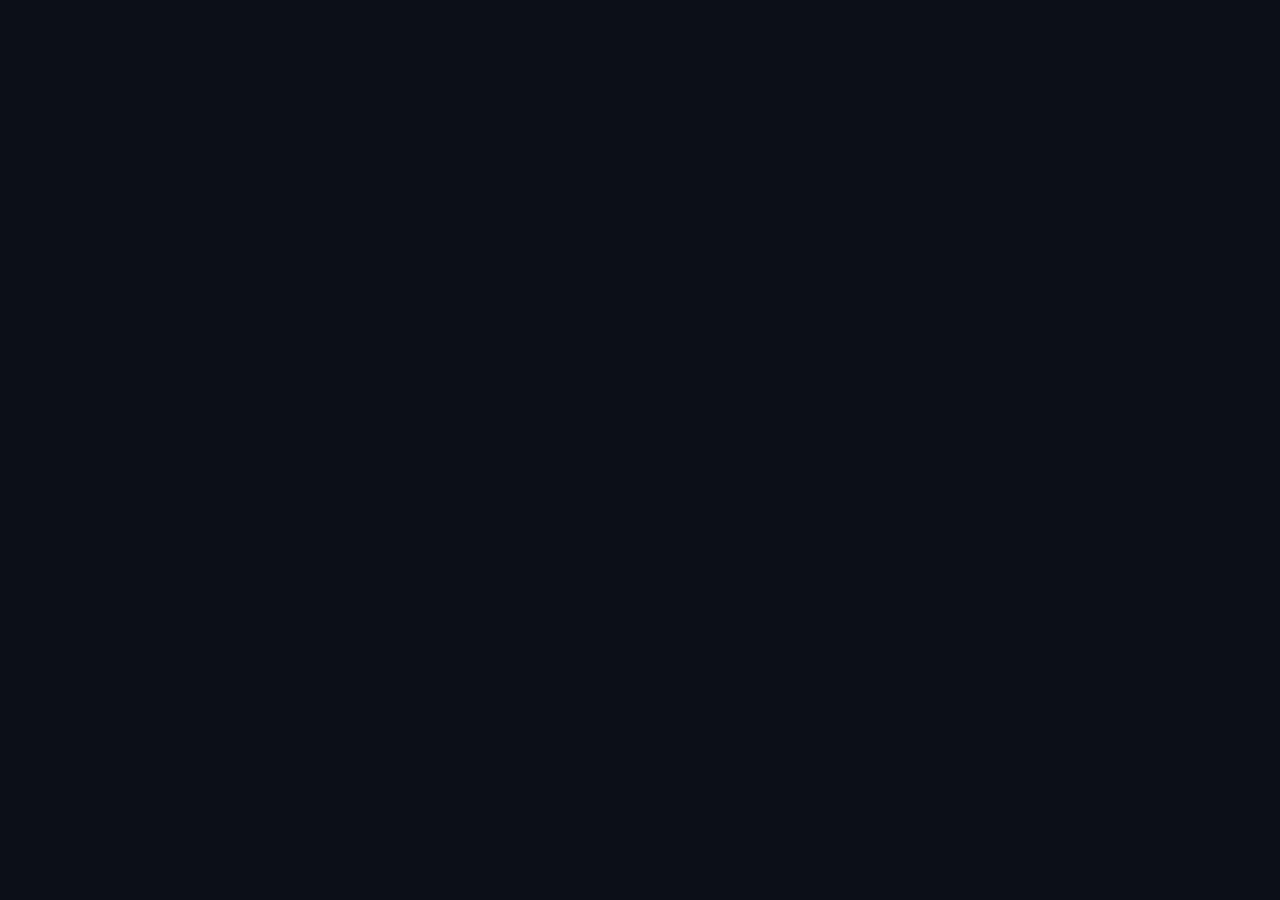
==== starter-code/index.html @ 56d6c182 "Initial commit" ====
<!DOCTYPE html>
<html lang="en">
  <head>
    <meta charset="UTF-8" />
    <meta name="viewport" content="width=device-width, initial-scale=1.0" />

    <link
      rel="icon"
      type="image/png"
      sizes="32x32"
      href="./assets/favicon-32x32.png"
    />

    <title>Frontend Mentor | Space tourism website</title>
    <link rel="stylesheet" href="css/style.css" />
  </head>
  <body>
    <!-- 00 Home
  01 Destination
  02 Crew
  03 Technology

  So, you want to travel to
  Space
  Let’s face it; if you want to go to space, you might as well genuinely go to 
  outer space and not hover kind of on the edge of it. Well sit back, and relax 
  because we’ll give you a truly out of this world experience!

  Explore -->
  </body>
</html>
---- starter-code/css/style.css ----
/* -------------------- */
/* Custom propert       */
/* -------------------- */

:root {
  /* colors */
  --clr-dark: 230 35% 7%;
  --clr-light: 231 77% 90%;
  --clr-white: 0 0% 100%;

  /* font-sizes */
  --fs-900: 9.375rem;
  --fs-800: 6.25rem;
  --fs-700: 3.5rem;
  --fs-600: 2rem;
  --fs-500: 1.75rem;
  --fs-400: 1.125rem;
  --fs-300: 1rem;
  --fs-200: 0.875rem;

  /* font-families */
  --ff-serif: "Bellefair", serif;
  --ff-sans-cond: "Barlow Condensed", sans-serif;
  --ff-sans-normal: "Barlow", sans-serif;
}

/* -------------------- */
/* Reset                */
/* -------------------- */

/* https://piccalil.li/blog/a-modern-css-reset/ */

/* Box sizing */

*,
*::before,
*::after {
  box-sizing: border-box;
}

/* Reset Margins */

body,
h1,
h2,
h3,
h4,
h5,
h6,
p,
figure,
picture {
  margin: 0;
}

h1,
h2,
h3,
h4,
h5,
h6,
p {
  font-weight: 400;
}

/* setup the body */

body {
  font-family: var(--ff-sans-normal);
  font-size: var(--fs-400);
  color: hsl(var(--clr-white));
  background-color: hsl(var(--clr-dark));
  line-height: 1.5;
  min-height: 100vh;
}

/* make images easier to work with */

img,
picture {
  max-width: 100%;
  display: block;
}

/* make form elements easier to work with */

input,
button,
textarea,
select {
  font: inherit;
}

/* remove animations for people who've turned them off */

@media (prefers-reduced-motion: reduce) {
  *,
  *::before,
  *::after {
    animation-duration: 0.01ms !important;
    animation-iteration-count: 1 !important;
    transition-duration: 0.01ms !important;
    scroll-behavior: auto !important;
  }
}

/* -------------------- */
/* Utility classes      */
/* -------------------- */

.flex {
  display: flex;
  gap: var(--gap, 1rem);
}

.grid {
  display: grid;
  gap: var(--gap, 1rem);
}

.container {
  padding-inline: 2em 2em;
  margin-inline: auto;
  max-width: 80rem;
}

/* .pd-left {
  padding-left: 2em;
} */

.sr-only {
  position: absolute;
  width: 1px;
  height: 1px;
  padding: 0;
  margin: -1px;
  overflow: hidden;
  clip: rect(0, 0, 0, 0);
  white-space: nowrap; /* added line */
  border: 0;
}

/* colors */

.bg-dark {
  background-color: hsl(var(--clr-dark));
}

.bg-accent {
  background-color: hsl(var(--clr-light));
}

.bg-white {
  background-color: hsl(var(--clr-white));
}

.text-dark {
  color: hsl(var(--clr-dark));
}

.text-accent {
  color: hsl(var(--clr-light));
}

.text-white {
  color: hsl(var(--clr-white));
}

/* typography */

.ff-serif {
  font-family: var(--ff-serif);
}
.ff-sans-cond {
  font-family: var(--ff-sans-cond);
}
.ff-sans-normal {
  font-family: var(--ff-sans-normal);
}

.letter-spacing-1 {
  letter-spacing: 4.75px;
}
.letter-spacing-2 {
  letter-spacing: 2.7px;
}
.letter-spacing-3 {
  letter-spacing: 2.35px;
}

.uppercase {
  text-transform: uppercase;
}

.fs-900 {
  font-size: var(--fs-900);
}
.fs-800 {
  font-size: var(--fs-800);
}
.fs-700 {
  font-size: var(--fs-700);
}
.fs-600 {
  font-size: var(--fs-600);
}
.fs-500 {
  font-size: var(--fs-500);
}
.fs-400 {
  font-size: var(--fs-400);
}
.fs-300 {
  font-size: var(--fs-300);
}
.fs-200 {
  font-size: var(--fs-200);
}

.fs-900,
.fs-800,
.fs-700,
.fs-600 {
  line-height: 1.1;
}
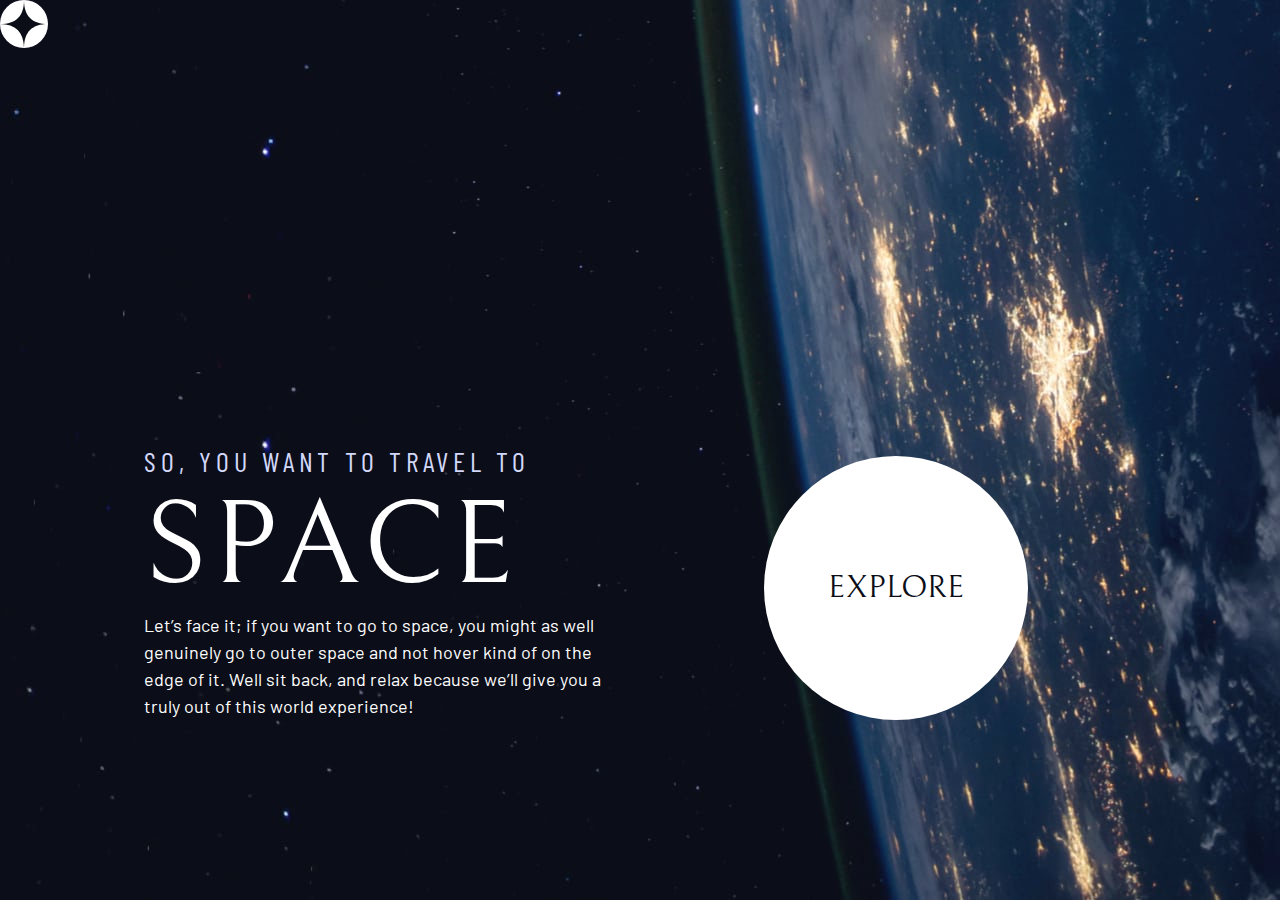
==== commit 10ba831a: "completed homepage" ====
--- a/starter-code/index.html
+++ b/starter-code/index.html
@@ -10,22 +10,56 @@
       sizes="32x32"
       href="./assets/favicon-32x32.png"
     />
+    <!-- Google fonts -->
+    <link rel="preconnect" href="https://fonts.googleapis.com" />
+    <link rel="preconnect" href="https://fonts.gstatic.com" crossorigin />
+    <link
+      href="https://fonts.googleapis.com/css2?family=Barlow+Condensed:wght@400;700&family=Bellefair&family=Barlow:wght@400;700&display=swap"
+      rel="stylesheet"
+    />
 
+    <!-- Our custom CSS -->
+    <link rel="stylesheet" href="css/style.css" />
     <title>Frontend Mentor | Space tourism website</title>
-    <link rel="stylesheet" href="css/style.css" />
   </head>
-  <body>
-    <!-- 00 Home
-  01 Destination
-  02 Crew
-  03 Technology
+  <body class="home">
+    <header class="primary-header flex">
+      <div>
+        <img
+          src="./assets/shared/logo.svg"
+          alt="space tourism logo"
+          class="logo"
+        />
+      </div>
+      <!-- <nav>
+        <ul class="primary-navigation underline-indicators flex">
+            <li class="active"><a class="ff-sans-cond uppercase text-white letter-spacing-2" href="index.html"><span>00</span>Home</a>
+            <li><a class="ff-sans-cond uppercase text-white letter-spacing-2" href="destination.html"><span>01</span>Destination</a>
+            <li><a class="ff-sans-cond uppercase text-white letter-spacing-2" href="crew.html"><span>02</span>Crew</a>
+            <li><a class="ff-sans-cond uppercase text-white letter-spacing-2" href="technology.html"><span>03</span>Technology</a>
+        </ul>
+    </nav> -->
+    </header>
 
-  So, you want to travel to
-  Space
-  Let’s face it; if you want to go to space, you might as well genuinely go to 
-  outer space and not hover kind of on the edge of it. Well sit back, and relax 
-  because we’ll give you a truly out of this world experience!
+    <div class="grid-container grid-container--home">
+      <div>
+        <h1 class="text-accent fs-500 ff-sans-cond uppercase letter-spacing-1">
+          So, you want to travel to
+          <span class="d-block fs-900 ff-serif text-white">Space</span>
+        </h1>
 
-  Explore -->
+        <p>
+          Let’s face it; if you want to go to space, you might as well genuinely
+          go to outer space and not hover kind of on the edge of it. Well sit
+          back, and relax because we’ll give you a truly out of this world
+          experience!
+        </p>
+      </div>
+      <div>
+        <a href="#" class="large-button uppercase ff-serif text-dark bg-white"
+          >Explore</a
+        >
+      </div>
+    </div>
   </body>
 </html>
--- a/starter-code/css/style.css
+++ b/starter-code/css/style.css
@@ -1,6 +1,6 @@
-/* -------------------- */
-/* Custom propert       */
-/* -------------------- */
+/* ------------------- */
+/* Custom properties   */
+/* ------------------- */
 
 :root {
   /* colors */
@@ -9,12 +9,12 @@
   --clr-white: 0 0% 100%;
 
   /* font-sizes */
-  --fs-900: 9.375rem;
-  --fs-800: 6.25rem;
-  --fs-700: 3.5rem;
-  --fs-600: 2rem;
+  --fs-900: clamp(5rem, 8vw + 1rem, 9.375rem);
+  --fs-800: 3.5rem;
+  --fs-700: 1.5rem;
+  --fs-600: 1rem;
   --fs-500: 1.75rem;
-  --fs-400: 1.125rem;
+  --fs-400: 0.9375rem;
   --fs-300: 1rem;
   --fs-200: 0.875rem;
 
@@ -24,29 +24,45 @@
   --ff-sans-normal: "Barlow", sans-serif;
 }
 
-/* -------------------- */
-/* Reset                */
-/* -------------------- */
+@media (min-width: 35em) {
+  :root {
+    --fs-800: 5rem;
+    --fs-700: 2.5rem;
+    --fs-600: 1.5rem;
+    --fs-400: 1rem;
+  }
+}
+
+@media (min-width: 45em) {
+  :root {
+    /* font-sizes */
+    --fs-800: 6.25rem;
+    --fs-700: 3.5rem;
+    --fs-600: 2rem;
+    --fs-400: 1.125rem;
+  }
+}
+
+/* ------------------- */
+/* Reset               */
+/* ------------------- */
 
 /* https://piccalil.li/blog/a-modern-css-reset/ */
 
 /* Box sizing */
-
 *,
 *::before,
 *::after {
   box-sizing: border-box;
 }
 
-/* Reset Margins */
-
+/* Reset margins */
 body,
 h1,
 h2,
 h3,
 h4,
 h5,
-h6,
 p,
 figure,
 picture {
@@ -63,8 +79,7 @@
   font-weight: 400;
 }
 
-/* setup the body */
-
+/* set up the body */
 body {
   font-family: var(--ff-sans-normal);
   font-size: var(--fs-400);
@@ -72,18 +87,19 @@
   background-color: hsl(var(--clr-dark));
   line-height: 1.5;
   min-height: 100vh;
+
+  display: grid;
+  grid-template-rows: min-content 1fr;
 }
 
 /* make images easier to work with */
-
 img,
-picture {
+picutre {
   max-width: 100%;
   display: block;
 }
 
 /* make form elements easier to work with */
-
 input,
 button,
 textarea,
@@ -92,7 +108,6 @@
 }
 
 /* remove animations for people who've turned them off */
-
 @media (prefers-reduced-motion: reduce) {
   *,
   *::before,
@@ -104,9 +119,11 @@
   }
 }
 
-/* -------------------- */
-/* Utility classes      */
-/* -------------------- */
+/* ------------------- */
+/* Utility classes     */
+/* ------------------- */
+
+/* general */
 
 .flex {
   display: flex;
@@ -118,15 +135,54 @@
   gap: var(--gap, 1rem);
 }
 
+.d-block {
+  display: block;
+}
+
+.flow > *:where(:not(:first-child)) {
+  margin-top: var(--flow-space, 1rem);
+}
+
 .container {
-  padding-inline: 2em 2em;
+  padding-inline: 2em;
   margin-inline: auto;
   max-width: 80rem;
 }
 
-/* .pd-left {
-  padding-left: 2em;
-} */
+.grid-container {
+  text-align: center;
+  display: grid;
+  place-items: center;
+  padding-inline: 1rem;
+}
+
+.grid-container * {
+  max-width: 50ch;
+}
+
+@media (min-width: 45em) {
+  .grid-container {
+    text-align: left;
+    column-gap: var(--container-gap, 2rem);
+    grid-template-columns: minmax(1rem, 1fr) repeat(2, minmax(0, 30rem)) minmax(
+        1rem,
+        1fr
+      );
+  }
+
+  .grid-container > *:first-child {
+    grid-column: 2;
+  }
+
+  .grid-container > *:last-child {
+    grid-column: 3;
+  }
+
+  .grid-container--home {
+    padding-bottom: max(6rem, 20vh);
+    align-items: end;
+  }
+}
 
 .sr-only {
   position: absolute;
@@ -145,11 +201,9 @@
 .bg-dark {
   background-color: hsl(var(--clr-dark));
 }
-
 .bg-accent {
   background-color: hsl(var(--clr-light));
 }
-
 .bg-white {
   background-color: hsl(var(--clr-white));
 }
@@ -157,11 +211,9 @@
 .text-dark {
   color: hsl(var(--clr-dark));
 }
-
 .text-accent {
   color: hsl(var(--clr-light));
 }
-
 .text-white {
   color: hsl(var(--clr-white));
 }
@@ -223,3 +275,131 @@
 .fs-600 {
   line-height: 1.1;
 }
+
+.numbered-title {
+  font-family: var(--ff-sans-cond);
+  font-size: var(--fs-500);
+  text-transform: uppercase;
+  letter-spacing: 4.72px;
+}
+
+.numbered-title span {
+  margin-right: 0.5em;
+  font-weight: 700;
+  color: hsl(var(--clr-white) / 0.25);
+}
+
+/* ------------------- */
+/* Compontents         */
+/* ------------------- */
+
+.large-button {
+  font-size: 2rem;
+  position: relative;
+  z-index: 1;
+  display: inline-grid;
+  place-items: center;
+  padding: 0 2em;
+  border-radius: 50%;
+  aspect-ratio: 1;
+  text-decoration: none;
+}
+
+.large-button::after {
+  content: "";
+  position: absolute;
+  z-index: -1;
+  width: 100%;
+  height: 100%;
+  background: hsl(var(--clr-white) / 0.1);
+  border-radius: 50%;
+  opacity: 0;
+  transition: opacity 500ms linear, transform 750ms ease-in-out;
+}
+
+.large-button:hover::after,
+.large-button:focus::after {
+  opacity: 1;
+  transform: scale(1.5);
+}
+
+.primary-navigation {
+  --gap: 8rem;
+  --underline-gap: 2rem;
+  list-style: none;
+  padding: 0;
+  margin: 0;
+}
+
+.primary-navigation a {
+  text-decoration: none;
+}
+
+.primary-navigation a > span {
+  font-weight: 700;
+  margin-right: 0.5em;
+}
+
+.underline-indicators > * {
+  cursor: pointer;
+  padding: var(--underline-gap, 1rem) 0;
+  border: 0;
+  border-bottom: 0.2rem solid hsl(var(--clr-white) / 0);
+}
+
+.underline-indicators > *:hover,
+.underline-indicators > *:focus {
+  border-color: hsl(var(--clr-white) / 0.5);
+}
+
+.underline-indicators > .active,
+.underline-indicators > [aria-selected="true"] {
+  color: hsl(var(--clr-white) / 1);
+  border-color: hsl(var(--clr-white) / 1);
+}
+
+.tab-list {
+  --gap: 2rem;
+}
+
+.dot-indicators > * {
+  cursor: pointer;
+  border: 0;
+  border-radius: 50%;
+  padding: 0.5em;
+  background-color: hsl(var(--clr-white) / 0.25);
+}
+
+.dot-indicators > *:hover,
+.dot-indicators > *:focus {
+  background-color: hsl(var(--clr-white) / 0.5);
+}
+
+.dot-indicators > [aria-selected="true"] {
+  background-color: hsl(var(--clr-white) / 1);
+}
+
+/* ----------------------------- */
+/* Page specific background      */
+/* ----------------------------- */
+body {
+  background-size: cover;
+  background-position: bottom center;
+}
+/* home */
+.home {
+  background-image: url(../assets/home/background-home-mobile.jpg);
+}
+
+@media (min-width: 35rem) {
+  .home {
+    background-position: center center;
+    background-image: url(../assets/home/background-home-tablet.jpg);
+  }
+}
+
+@media (min-width: 45rem) {
+  .home {
+    background-image: url(../assets/home/background-home-desktop.jpg);
+  }
+}
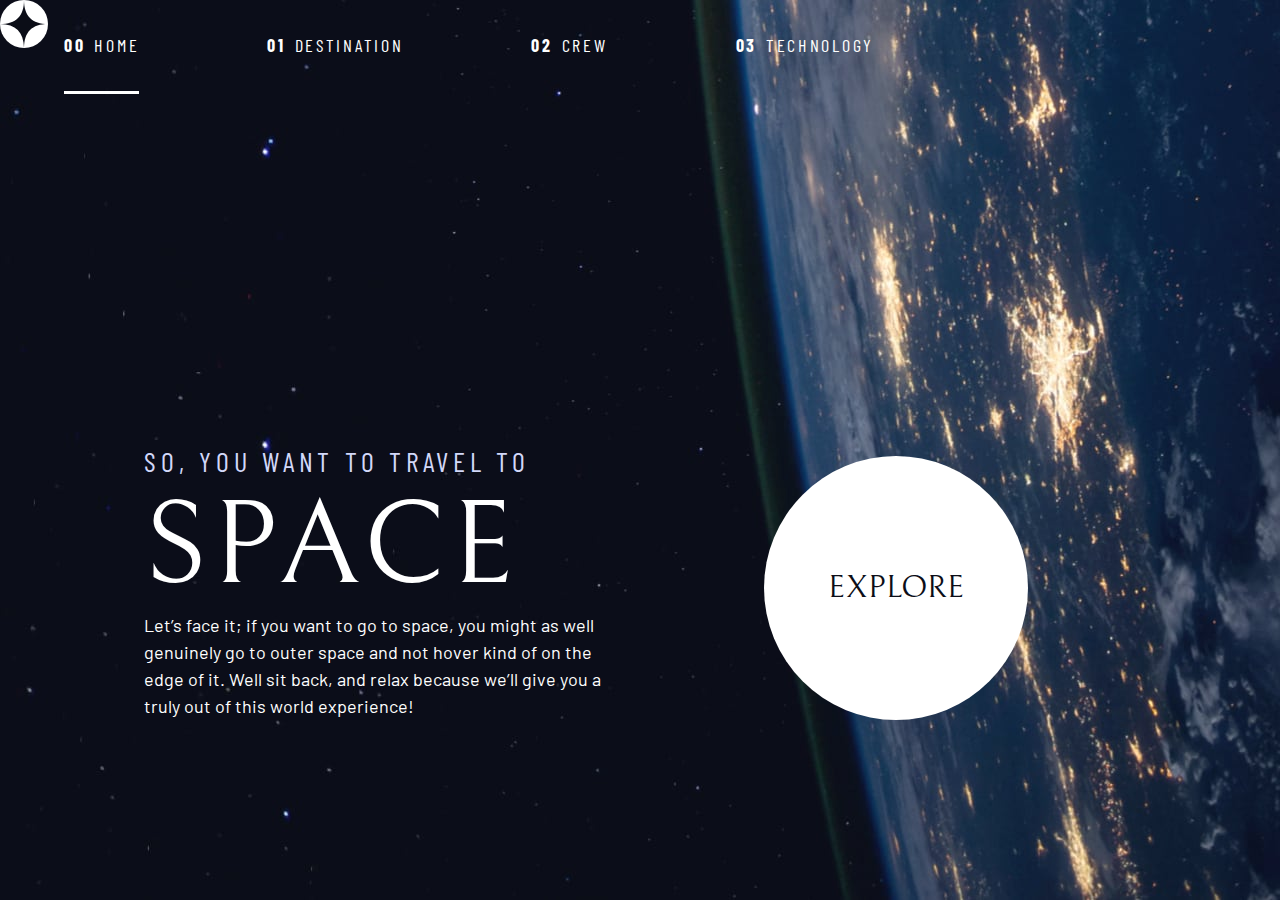
==== commit 667a9921: "updated homepage" ====
--- a/starter-code/index.html
+++ b/starter-code/index.html
@@ -31,14 +31,38 @@
           class="logo"
         />
       </div>
-      <!-- <nav>
+      <nav>
         <ul class="primary-navigation underline-indicators flex">
-            <li class="active"><a class="ff-sans-cond uppercase text-white letter-spacing-2" href="index.html"><span>00</span>Home</a>
-            <li><a class="ff-sans-cond uppercase text-white letter-spacing-2" href="destination.html"><span>01</span>Destination</a>
-            <li><a class="ff-sans-cond uppercase text-white letter-spacing-2" href="crew.html"><span>02</span>Crew</a>
-            <li><a class="ff-sans-cond uppercase text-white letter-spacing-2" href="technology.html"><span>03</span>Technology</a>
+          <li class="active">
+            <a
+              class="ff-sans-cond uppercase text-white letter-spacing-2"
+              href="index.html"
+              ><span>00</span>Home</a
+            >
+          </li>
+          <li>
+            <a
+              class="ff-sans-cond uppercase text-white letter-spacing-2"
+              href="destination.html"
+              ><span>01</span>Destination</a
+            >
+          </li>
+          <li>
+            <a
+              class="ff-sans-cond uppercase text-white letter-spacing-2"
+              href="crew.html"
+              ><span>02</span>Crew</a
+            >
+          </li>
+          <li>
+            <a
+              class="ff-sans-cond uppercase text-white letter-spacing-2"
+              href="technology.html"
+              ><span>03</span>Technology</a
+            >
+          </li>
         </ul>
-    </nav> -->
+      </nav>
     </header>
 
     <div class="grid-container grid-container--home">
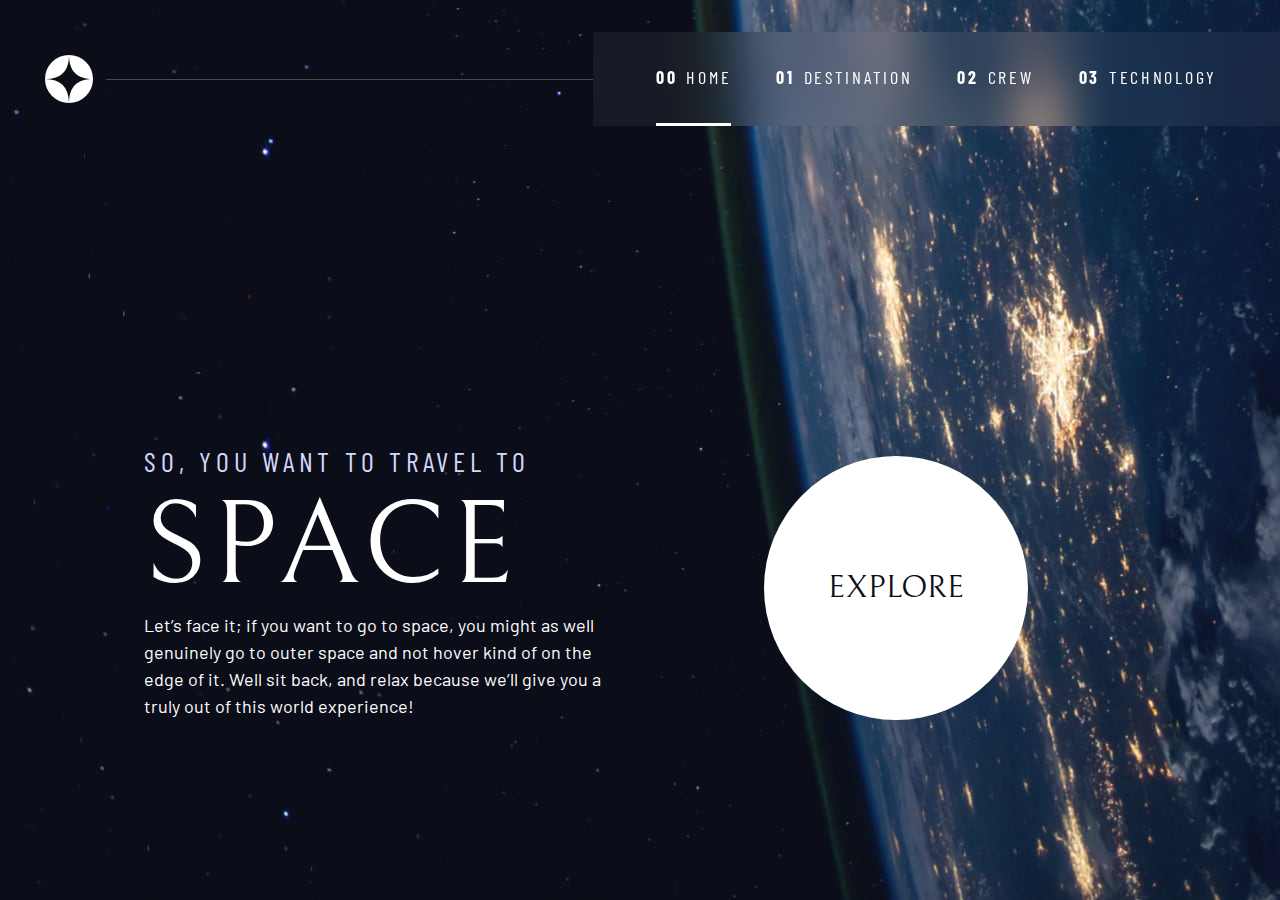
==== commit 3daf39c4: "completed navigation part" ====
--- a/starter-code/index.html
+++ b/starter-code/index.html
@@ -21,8 +21,12 @@
     <!-- Our custom CSS -->
     <link rel="stylesheet" href="css/style.css" />
     <title>Frontend Mentor | Space tourism website</title>
+
+    <script src="index.js" defer></script>
   </head>
+
   <body class="home">
+    <a class="skip-to-content" href="#main">Skip to main content</a>
     <header class="primary-header flex">
       <div>
         <img
@@ -31,41 +35,52 @@
           class="logo"
         />
       </div>
+      <button
+        class="mobile-nav-toggle"
+        aria-controls="primary-navigation"
+        aria-expanded="false"
+      >
+        <span class="sr-only">Menu</span>
+      </button>
       <nav>
-        <ul class="primary-navigation underline-indicators flex">
+        <ul
+          id="primary-navigation"
+          data-visible="false"
+          class="primary-navigation underline-indicators flex"
+        >
           <li class="active">
             <a
               class="ff-sans-cond uppercase text-white letter-spacing-2"
               href="index.html"
-              ><span>00</span>Home</a
+              ><span aria-hidden="true">00</span>Home</a
             >
           </li>
           <li>
             <a
               class="ff-sans-cond uppercase text-white letter-spacing-2"
               href="destination.html"
-              ><span>01</span>Destination</a
+              ><span aria-hidden="true">01</span>Destination</a
             >
           </li>
           <li>
             <a
               class="ff-sans-cond uppercase text-white letter-spacing-2"
               href="crew.html"
-              ><span>02</span>Crew</a
+              ><span aria-hidden="true">02</span>Crew</a
             >
           </li>
           <li>
             <a
               class="ff-sans-cond uppercase text-white letter-spacing-2"
               href="technology.html"
-              ><span>03</span>Technology</a
+              ><span aria-hidden="true">03</span>Technology</a
             >
           </li>
         </ul>
       </nav>
     </header>
 
-    <div class="grid-container grid-container--home">
+    <main id="main" class="grid-container grid-container--home">
       <div>
         <h1 class="text-accent fs-500 ff-sans-cond uppercase letter-spacing-1">
           So, you want to travel to
@@ -84,6 +99,6 @@
           >Explore</a
         >
       </div>
-    </div>
+    </main>
   </body>
 </html>
--- a/starter-code/css/style.css
+++ b/starter-code/css/style.css
@@ -90,6 +90,8 @@
 
   display: grid;
   grid-template-rows: min-content 1fr;
+
+  overflow-x: hidden;
 }
 
 /* make images easier to work with */
@@ -196,6 +198,21 @@
   border: 0;
 }
 
+.skip-to-content {
+  position: absolute;
+  z-index: 9999;
+  background: hsl(var(--clr-white));
+  color: hsl(var(--clr-dark));
+  padding: 0.5em 1em;
+  margin-inline: auto;
+  transform: translateY(-100%);
+  transition: transform 250ms ease-in-out;
+}
+
+.skip-to-content:focus {
+  transform: translateY(0);
+}
+
 /* colors */
 
 .bg-dark {
@@ -323,12 +340,25 @@
   transform: scale(1.5);
 }
 
+/* primary-header */
+
+.logo {
+  margin: 1.5rem clamp(1.5rem, 5vh, 3.5rem);
+}
+
+.primary-header {
+  justify-content: space-between;
+  align-items: center;
+}
+
 .primary-navigation {
-  --gap: 8rem;
+  --gap: clamp(1.5rem, 5vh, 3.5rem);
   --underline-gap: 2rem;
   list-style: none;
   padding: 0;
   margin: 0;
+  background: hsl(var(--clr-dark) / 0.95);
+  /* backdrop-filter: blur(1.5rem); */
 }
 
 .primary-navigation a {
@@ -338,6 +368,98 @@
 .primary-navigation a > span {
   font-weight: 700;
   margin-right: 0.5em;
+}
+
+.mobile-nav-toggle {
+  display: none;
+}
+
+@supports (backdrop-filter: blur(1rem)) {
+  .primary-navigation {
+    background: hsl(var(--clr-white) / 0.05);
+    backdrop-filter: blur(1.5rem);
+  }
+}
+
+@media (max-width: 35rem) {
+  .primary-navigation {
+    /* --gap: 8rem; */
+    --underline-gap: 0.5rem;
+    position: fixed;
+    z-index: 1000;
+    inset: 0 0 0 30%;
+    list-style: none;
+    padding: min(20rem, 15vh) 2rem;
+    margin: 0;
+    flex-direction: column;
+    transform: translateX(100%);
+    transition: transform 500ms ease-in-out;
+  }
+
+  .primary-navigation[data-visible="true"] {
+    transform: translateX(0);
+  }
+
+  .primary-navigation.underline-indicators > .active {
+    border: 0;
+  }
+
+  .mobile-nav-toggle {
+    display: block;
+    position: absolute;
+    z-index: 2000;
+    right: 1rem;
+    top: 2rem;
+    background: transparent;
+    background-image: url(../assets/shared/icon-hamburger.svg);
+    background-repeat: no-repeat;
+    background-position: center;
+    width: 1.5rem;
+    aspect-ratio: 1;
+    border: 0;
+  }
+
+  .mobile-nav-toggle[aria-expanded="true"] {
+    background-image: url(../assets/shared/icon-close.svg);
+  }
+
+  .mobile-nav-toggle:focus-visible {
+    outline: 5px solid white;
+    outline-offset: 5px;
+  }
+}
+
+@media (min-width: 35em) {
+  .primary-navigation {
+    padding-inline: clamp(3rem, 7vh, 7rem);
+  }
+}
+
+@media (min-width: 35em) and (max-width: 44.999em) {
+  .primary-navigation a > span {
+    display: none;
+  }
+}
+
+@media (min-width: 45em) {
+  .primary-header::before {
+    content: "";
+    display: block;
+    position: relative;
+    height: 1px;
+    width: 100%;
+    margin-right: -2.5rem;
+    background: hsl(var(--clr-white) / 0.25);
+    order: 1;
+  }
+
+  nav {
+    order: 2;
+  }
+
+  .primary-navigation {
+    margin-block: 2rem;
+  }
 }
 
 .underline-indicators > * {
